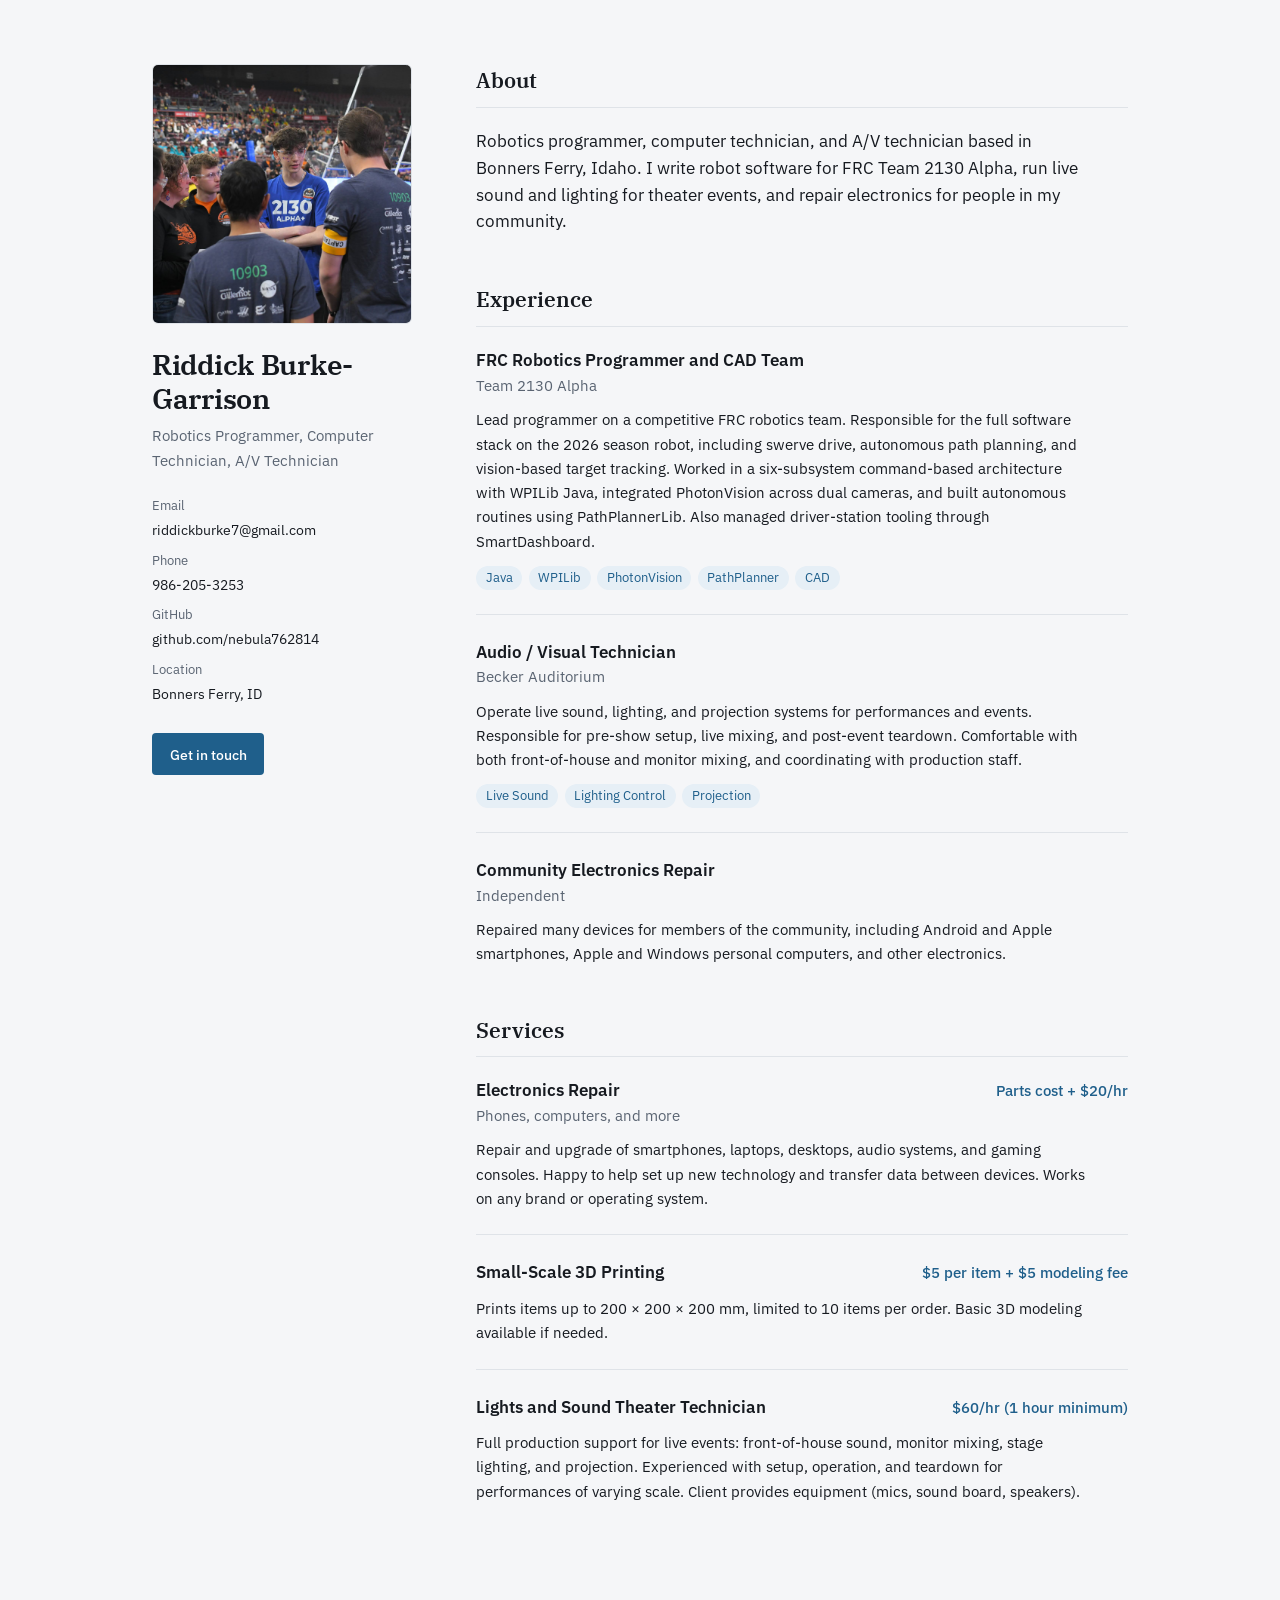
==== index.html @ 725a70d9 "Add files via upload" ====
<!DOCTYPE html>
<html lang="en">
<head>
<meta charset="UTF-8"/>
<meta name="viewport" content="width=device-width,initial-scale=1.0"/>
<title>Riddick Burke-Garrison · Robotics Programmer &amp; Technician</title>
<meta name="description" content="Robotics programmer, computer technician, and A/V technician in Bonners Ferry, Idaho."/>
<link rel="preconnect" href="https://fonts.googleapis.com">
<link rel="preconnect" href="https://fonts.gstatic.com" crossorigin>
<link href="https://fonts.googleapis.com/css2?family=IBM+Plex+Sans:wght@400;500;600&family=IBM+Plex+Serif:wght@500;600&display=swap" rel="stylesheet">
<style>
:root {
  --bg: #f5f6f8;
  --surface: #ffffff;
  --ink: #161a20;
  --muted: #5a6472;
  --line: #dfe3e8;
  --accent: #1f5f8b;
  --accent-soft: #e6eff6;
  --sans: 'IBM Plex Sans', system-ui, -apple-system, 'Segoe UI', sans-serif;
  --serif: 'IBM Plex Serif', Georgia, serif;
}
@media (prefers-color-scheme: dark) {
  :root {
    --bg: #0f1216;
    --surface: #161b21;
    --ink: #e7eaee;
    --muted: #9aa4b1;
    --line: #262d36;
    --accent: #6fb0e0;
    --accent-soft: #1a2733;
  }
}

*,*::before,*::after { box-sizing: border-box; margin: 0; padding: 0; }
html { scroll-behavior: smooth; }
body {
  background: var(--bg);
  color: var(--ink);
  font-family: var(--sans);
  font-size: 16px;
  line-height: 1.6;
  -webkit-font-smoothing: antialiased;
}
a { color: var(--accent); text-decoration: none; }
a:hover { text-decoration: underline; text-underline-offset: 3px; }
:focus-visible { outline: 2px solid var(--accent); outline-offset: 3px; border-radius: 2px; }

/* ── LAYOUT ── */
.page {
  max-width: 1040px;
  margin: 0 auto;
  padding: 4rem 2rem 5rem;
  display: grid;
  grid-template-columns: 260px minmax(0, 1fr);
  gap: 4rem;
}
.rail { position: sticky; top: 3rem; align-self: start; }
.main { min-width: 0; }

/* ── RAIL ── */
.photo-wrap {
  width: 100%;
  aspect-ratio: 1;
  border-radius: 6px;
  overflow: hidden;
  background: var(--accent-soft);
  border: 1px solid var(--line);
  margin-bottom: 1.5rem;
}
.photo-wrap img { width: 100%; height: 100%; object-fit: cover; display: block; }
.photo-initials {
  width: 100%; height: 100%;
  display: flex; align-items: center; justify-content: center;
  font-family: var(--serif);
  font-size: 3.5rem;
  color: var(--accent);
}
.name {
  font-family: var(--serif);
  font-size: 1.75rem;
  line-height: 1.2;
  font-weight: 600;
  letter-spacing: -0.01em;
}
.role { color: var(--muted); margin: .5rem 0 1.5rem; font-size: .95rem; }
.contact { list-style: none; display: grid; gap: .6rem; font-size: .9rem; }
.contact li { display: grid; gap: .1rem; }
.contact .label { color: var(--muted); font-size: .8rem; }
.contact a, .contact span.val { color: var(--ink); word-break: break-word; }
.contact a:hover { color: var(--accent); }
.cta {
  display: inline-block;
  margin-top: 1.75rem;
  padding: .6rem 1.1rem;
  border-radius: 4px;
  background: var(--accent);
  color: #fff;
  font-weight: 500;
  font-size: .9rem;
}
.cta:hover { text-decoration: none; filter: brightness(1.1); }
@media (prefers-color-scheme: dark) { .cta { color: #0f1216; } }

/* ── SECTIONS ── */
.section { margin-bottom: 3rem; }
.section h2 {
  font-family: var(--serif);
  font-size: 1.3rem;
  font-weight: 600;
  padding-bottom: .6rem;
  margin-bottom: 1.25rem;
  border-bottom: 1px solid var(--line);
}
.summary { font-size: 1.05rem; max-width: 62ch; }

/* ── ENTRIES (experience, certifications, services) ── */
.entry { padding: 0 0 1.5rem; margin-bottom: 1.5rem; border-bottom: 1px solid var(--line); }
.entry:last-child { border-bottom: 0; margin-bottom: 0; padding-bottom: 0; }
.entry-head { display: flex; justify-content: space-between; align-items: baseline; gap: 1rem; flex-wrap: wrap; }
.entry-title { font-weight: 600; font-size: 1.05rem; }
.entry-meta { color: var(--muted); font-size: .9rem; white-space: nowrap; }
.entry-sub { color: var(--muted); font-size: .92rem; }
.entry-desc { margin-top: .6rem; max-width: 68ch; font-size: .95rem; }
.tags { display: flex; flex-wrap: wrap; gap: .4rem; margin-top: .8rem; list-style: none; }
.tags li {
  font-size: .8rem;
  padding: .1rem .6rem;
  border-radius: 999px;
  background: var(--accent-soft);
  color: var(--accent);
}
.price { font-weight: 500; color: var(--accent); font-size: .92rem; }

/* ── BADGES ── */
.badge-grid {
  display: grid;
  grid-template-columns: repeat(auto-fill, minmax(150px, 1fr));
  gap: 1rem;
  list-style: none;
}
.badge {
  display: flex; flex-direction: column; align-items: center; text-align: center;
  gap: .6rem;
  height: 100%;
  padding: 1.1rem .8rem;
  background: var(--surface);
  border: 1px solid var(--line);
  border-radius: 6px;
  color: var(--ink);
}
a.badge:hover { border-color: var(--accent); text-decoration: none; }
.badge-img {
  width: 84px; height: 84px;
  display: flex; align-items: center; justify-content: center;
}
.badge-img img { max-width: 100%; max-height: 100%; object-fit: contain; }
.badge-fallback {
  width: 84px; height: 84px; border-radius: 50%;
  display: flex; align-items: center; justify-content: center;
  background: var(--accent-soft); color: var(--accent);
  font-family: var(--serif); font-weight: 600; font-size: 1.4rem;
}
.badge-name { font-size: .88rem; font-weight: 500; line-height: 1.3; }
.badge-issuer { font-size: .78rem; color: var(--muted); }

/* ── STATUS ── */
#status { padding: 4rem 2rem; text-align: center; color: var(--muted); }

/* ── RESPONSIVE ── */
@media (max-width: 800px) {
  .page { grid-template-columns: 1fr; gap: 2.5rem; padding: 2.5rem 1.25rem 4rem; }
  .rail { position: static; }
  .photo-wrap { max-width: 220px; }
}

/* ── PRINT ── */
@media print {
  :root { --bg: #fff; --surface: #fff; --ink: #000; --muted: #444; --line: #ccc; --accent: #1f5f8b; --accent-soft: #eee; }
  .cta { display: none; }
  .rail { position: static; }
  .page { padding: 0; }
}
</style>
</head>
<body>

<div id="status" role="status">Loading…</div>

<div class="page" id="page" hidden>

  <!-- ══ LEFT RAIL ══ -->
  <aside class="rail">
    <div class="photo-wrap">
      <img id="profile-img" src="photo.jpg" alt="Portrait of Riddick Burke-Garrison" hidden>
      <div class="photo-initials" id="photo-initials" aria-hidden="true">RB</div>
    </div>
    <h1 class="name">Riddick Burke-Garrison</h1>
    <p class="role">Robotics Programmer, Computer Technician, A/V Technician</p>
    <ul class="contact">
      <li><span class="label">Email</span><a href="mailto:riddickburke7@gmail.com">riddickburke7@gmail.com</a></li>
      <li><span class="label">Phone</span><a href="tel:+19862053253">986-205-3253</a></li>
      <li><span class="label">GitHub</span><a href="https://github.com/nebula762814" target="_blank" rel="noopener">github.com/nebula762814</a></li>
      <li><span class="label">Location</span><span class="val">Bonners Ferry, ID</span></li>
    </ul>
    <a class="cta" href="mailto:riddickburke7@gmail.com">Get in touch</a>
  </aside>

  <!-- ══ MAIN ══ -->
  <main class="main">

    <section class="section" id="about-section" hidden>
      <h2>About</h2>
      <p class="summary" id="summary"></p>
    </section>

    <section class="section" id="experience-section" hidden>
      <h2>Experience</h2>
      <div id="experience-list"></div>
    </section>

    <section class="section" id="certifications-section" hidden>
      <h2>Certifications</h2>
      <div id="certifications-list"></div>
    </section>

    <section class="section" id="badges-section" hidden>
      <h2>Badges</h2>
      <ul class="badge-grid" id="badges-list"></ul>
    </section>

    <section class="section" id="services-section" hidden>
      <h2>Services</h2>
      <div id="services-list"></div>
    </section>

  </main>
</div>

<script>
const $ = id => document.getElementById(id);

function esc(s) {
  return String(s == null ? '' : s)
    .replace(/&/g, '&amp;').replace(/</g, '&lt;')
    .replace(/>/g, '&gt;').replace(/"/g, '&quot;');
}

// Only allow http(s) and relative links from data.json
function safeUrl(u) {
  if (!u) return '';
  const s = String(u).trim();
  if (/^(https?:)?\/\//i.test(s)) return /^(https?:)/i.test(s) || s.startsWith('//') ? s : '';
  if (/^[a-z][a-z0-9+.-]*:/i.test(s)) return '';
  return s;
}

function initials(name) {
  return String(name || '?').split(/\s+/).filter(Boolean).slice(0, 2)
    .map(w => w[0].toUpperCase()).join('');
}

function show(sectionId) { $(sectionId).hidden = false; }

/* ── Renderers ── */
function renderTags(tags) {
  if (!tags || !tags.length) return '';
  return `<ul class="tags">${tags.map(t => `<li>${esc(t)}</li>`).join('')}</ul>`;
}

function renderExperience(items) {
  if (!items.length) return;
  $('experience-list').innerHTML = items.map(i => `
    <article class="entry">
      <div class="entry-head">
        <h3 class="entry-title">${esc(i.role)}</h3>
        ${i.period ? `<span class="entry-meta">${esc(i.period)}</span>` : ''}
      </div>
      ${i.org ? `<div class="entry-sub">${esc(i.org)}</div>` : ''}
      ${i.desc ? `<p class="entry-desc">${esc(i.desc)}</p>` : ''}
      ${renderTags(i.tags)}
    </article>`).join('');
  show('experience-section');
}

function renderCertifications(items) {
  if (!items.length) return;
  $('certifications-list').innerHTML = items.map(c => {
    const url = safeUrl(c.url);
    const title = url
      ? `<a href="${esc(url)}" target="_blank" rel="noopener">${esc(c.name)}</a>`
      : esc(c.name);
    const meta = [c.date, c.credentialId ? `ID ${c.credentialId}` : ''].filter(Boolean).map(esc).join(' · ');
    return `
    <article class="entry">
      <div class="entry-head">
        <h3 class="entry-title">${title}</h3>
        ${c.date ? `<span class="entry-meta">${esc(c.date)}</span>` : ''}
      </div>
      ${c.issuer ? `<div class="entry-sub">${esc(c.issuer)}</div>` : ''}
      ${c.credentialId ? `<div class="entry-sub">Credential ID: ${esc(c.credentialId)}</div>` : ''}
      ${c.desc ? `<p class="entry-desc">${esc(c.desc)}</p>` : ''}
    </article>`;
  }).join('');
  show('certifications-section');
}

function renderBadges(items) {
  if (!items.length) return;
  $('badges-list').innerHTML = items.map(b => {
    const url = safeUrl(b.url);
    const img = safeUrl(b.image);
    const inner = `
      <div class="badge-img">
        ${img ? `<img src="${esc(img)}" alt="${esc(b.name)} badge" loading="lazy">` : ''}
        <div class="badge-fallback" ${img ? 'hidden' : ''} aria-hidden="true">${esc(initials(b.name))}</div>
      </div>
      <div class="badge-name">${esc(b.name)}</div>
      ${b.issuer ? `<div class="badge-issuer">${esc(b.issuer)}</div>` : ''}`;
    return url
      ? `<li><a class="badge" href="${esc(url)}" target="_blank" rel="noopener">${inner}</a></li>`
      : `<li><div class="badge">${inner}</div></li>`;
  }).join('');

  // If a badge image fails to load, show the initials tile instead
  document.querySelectorAll('#badges-list img').forEach(img => {
    img.addEventListener('error', () => {
      img.hidden = true;
      const fb = img.parentElement.querySelector('.badge-fallback');
      if (fb) fb.hidden = false;
    });
  });
  show('badges-section');
}

function renderServices(items) {
  if (!items.length) return;
  $('services-list').innerHTML = items.map(s => `
    <article class="entry">
      <div class="entry-head">
        <h3 class="entry-title">${esc(s.role)}</h3>
        ${s.price ? `<span class="price">${esc(s.price)}</span>` : ''}
      </div>
      ${s.org ? `<div class="entry-sub">${esc(s.org)}</div>` : ''}
      ${s.desc ? `<p class="entry-desc">${esc(s.desc)}</p>` : ''}
    </article>`).join('');
  show('services-section');
}

/* ── Load ── */
async function loadData() {
  try {
    const res = await fetch('data.json?t=' + Date.now());
    if (!res.ok) throw new Error(res.status);
    const data = await res.json();

    if (data.summary) { $('summary').textContent = data.summary; show('about-section'); }
    renderExperience(data.experience || []);
    renderCertifications(data.certifications || []);
    renderBadges(data.badges || []);
    renderServices(data.services || []);

    $('status').hidden = true;
    $('page').hidden = false;
  } catch (e) {
    $('status').textContent = 'Could not load data.json. If you opened this file directly, run a local server (for example: python3 -m http.server).';
  }
}

window.addEventListener('DOMContentLoaded', () => {
  const img = $('profile-img');
  img.addEventListener('load', () => { img.hidden = false; $('photo-initials').hidden = true; });
  img.addEventListener('error', () => { img.hidden = true; });
  loadData();
});
</script>
</body>
</html>
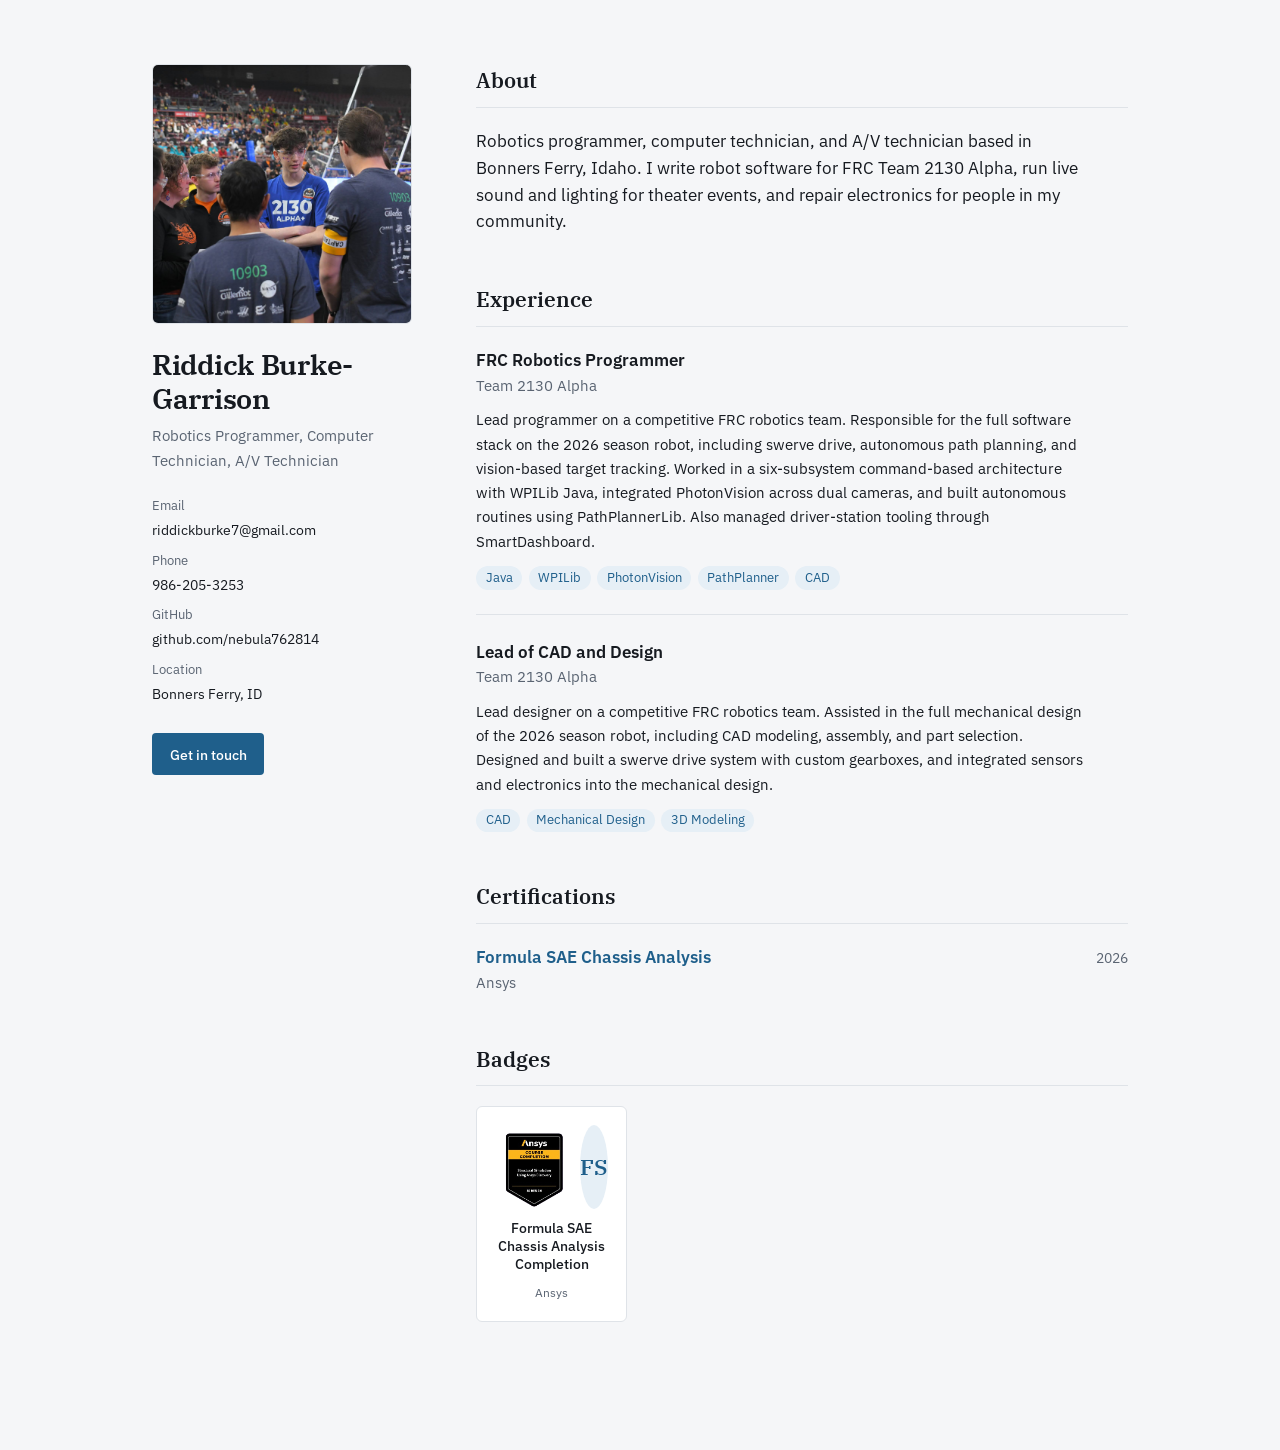
==== commit aee56a45: "Add files via upload" ====
--- a/index.html
+++ b/index.html
@@ -114,7 +114,7 @@
 }
 .summary { font-size: 1.05rem; max-width: 62ch; }
 
-/* ── ENTRIES (experience, certifications, services) ── */
+/* ── ENTRIES (experience, certifications) ── */
 .entry { padding: 0 0 1.5rem; margin-bottom: 1.5rem; border-bottom: 1px solid var(--line); }
 .entry:last-child { border-bottom: 0; margin-bottom: 0; padding-bottom: 0; }
 .entry-head { display: flex; justify-content: space-between; align-items: baseline; gap: 1rem; flex-wrap: wrap; }
@@ -130,7 +130,6 @@
   background: var(--accent-soft);
   color: var(--accent);
 }
-.price { font-weight: 500; color: var(--accent); font-size: .92rem; }
 
 /* ── BADGES ── */
 .badge-grid {
@@ -227,11 +226,6 @@
     <section class="section" id="badges-section" hidden>
       <h2>Badges</h2>
       <ul class="badge-grid" id="badges-list"></ul>
-    </section>
-
-    <section class="section" id="services-section" hidden>
-      <h2>Services</h2>
-      <div id="services-list"></div>
     </section>
 
   </main>
@@ -333,20 +327,6 @@
   show('badges-section');
 }
 
-function renderServices(items) {
-  if (!items.length) return;
-  $('services-list').innerHTML = items.map(s => `
-    <article class="entry">
-      <div class="entry-head">
-        <h3 class="entry-title">${esc(s.role)}</h3>
-        ${s.price ? `<span class="price">${esc(s.price)}</span>` : ''}
-      </div>
-      ${s.org ? `<div class="entry-sub">${esc(s.org)}</div>` : ''}
-      ${s.desc ? `<p class="entry-desc">${esc(s.desc)}</p>` : ''}
-    </article>`).join('');
-  show('services-section');
-}
-
 /* ── Load ── */
 async function loadData() {
   try {
@@ -358,7 +338,6 @@
     renderExperience(data.experience || []);
     renderCertifications(data.certifications || []);
     renderBadges(data.badges || []);
-    renderServices(data.services || []);
 
     $('status').hidden = true;
     $('page').hidden = false;
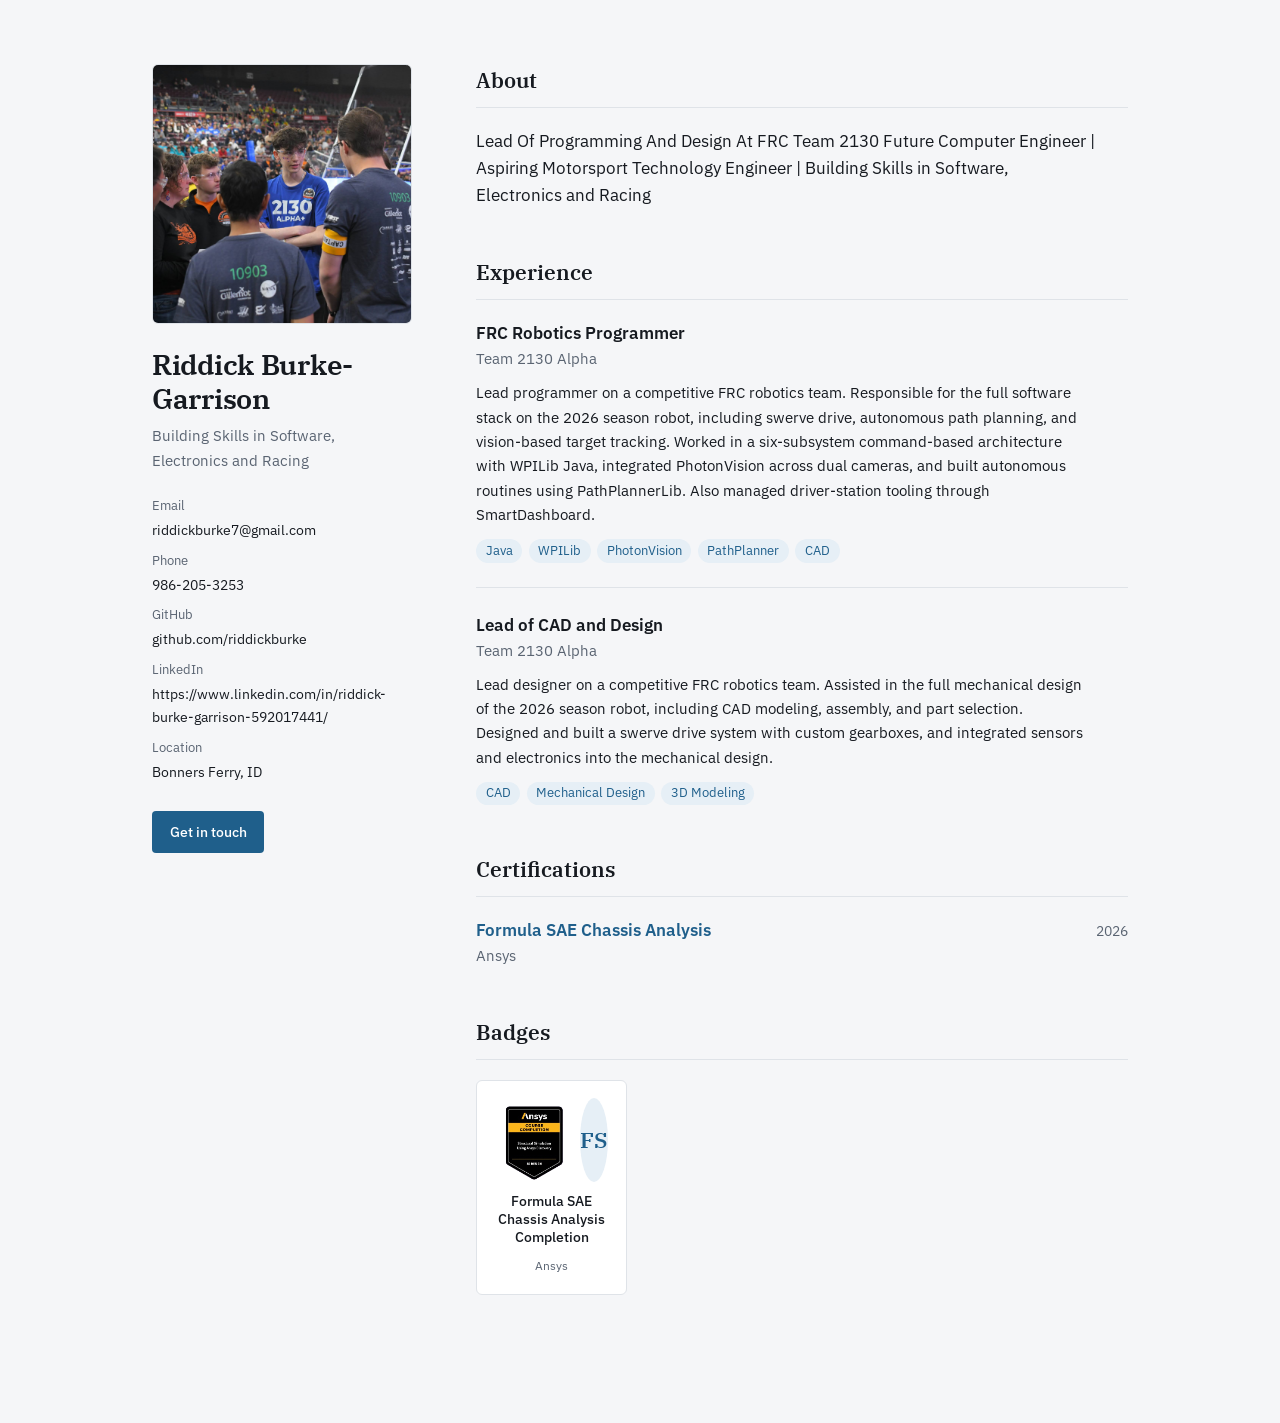
==== commit 7f619d11: "Modify role description and update GitHub profile link Updated the role description and changed GitH" ====
--- a/index.html
+++ b/index.html
@@ -4,7 +4,7 @@
 <meta charset="UTF-8"/>
 <meta name="viewport" content="width=device-width,initial-scale=1.0"/>
 <title>Riddick Burke-Garrison · Robotics Programmer &amp; Technician</title>
-<meta name="description" content="Robotics programmer, computer technician, and A/V technician in Bonners Ferry, Idaho."/>
+<meta name="description" content="Lead Of Programming And Design At FRC Team 2130 Future Computer Engineer | Aspiring Motorsport Technology Engineer | Building Skills in Software, Electronics and Racing"/>
 <link rel="preconnect" href="https://fonts.googleapis.com">
 <link rel="preconnect" href="https://fonts.gstatic.com" crossorigin>
 <link href="https://fonts.googleapis.com/css2?family=IBM+Plex+Sans:wght@400;500;600&family=IBM+Plex+Serif:wght@500;600&display=swap" rel="stylesheet">
@@ -195,11 +195,12 @@
       <div class="photo-initials" id="photo-initials" aria-hidden="true">RB</div>
     </div>
     <h1 class="name">Riddick Burke-Garrison</h1>
-    <p class="role">Robotics Programmer, Computer Technician, A/V Technician</p>
+    <p class="role">Building Skills in Software, Electronics and Racing</p>
     <ul class="contact">
       <li><span class="label">Email</span><a href="mailto:riddickburke7@gmail.com">riddickburke7@gmail.com</a></li>
       <li><span class="label">Phone</span><a href="tel:+19862053253">986-205-3253</a></li>
-      <li><span class="label">GitHub</span><a href="https://github.com/nebula762814" target="_blank" rel="noopener">github.com/nebula762814</a></li>
+      <li><span class="label">GitHub</span><a href="https://github.com/riddickburke" target="_blank" rel="noopener">github.com/riddickburke</a></li>
+      <li><span class="label">LinkedIn</span><a href="https://www.linkedin.com/in/riddick-burke-garrison-592017441/" target="_blank" rel="noopener">https://www.linkedin.com/in/riddick-burke-garrison-592017441/</a></li>
       <li><span class="label">Location</span><span class="val">Bonners Ferry, ID</span></li>
     </ul>
     <a class="cta" href="mailto:riddickburke7@gmail.com">Get in touch</a>
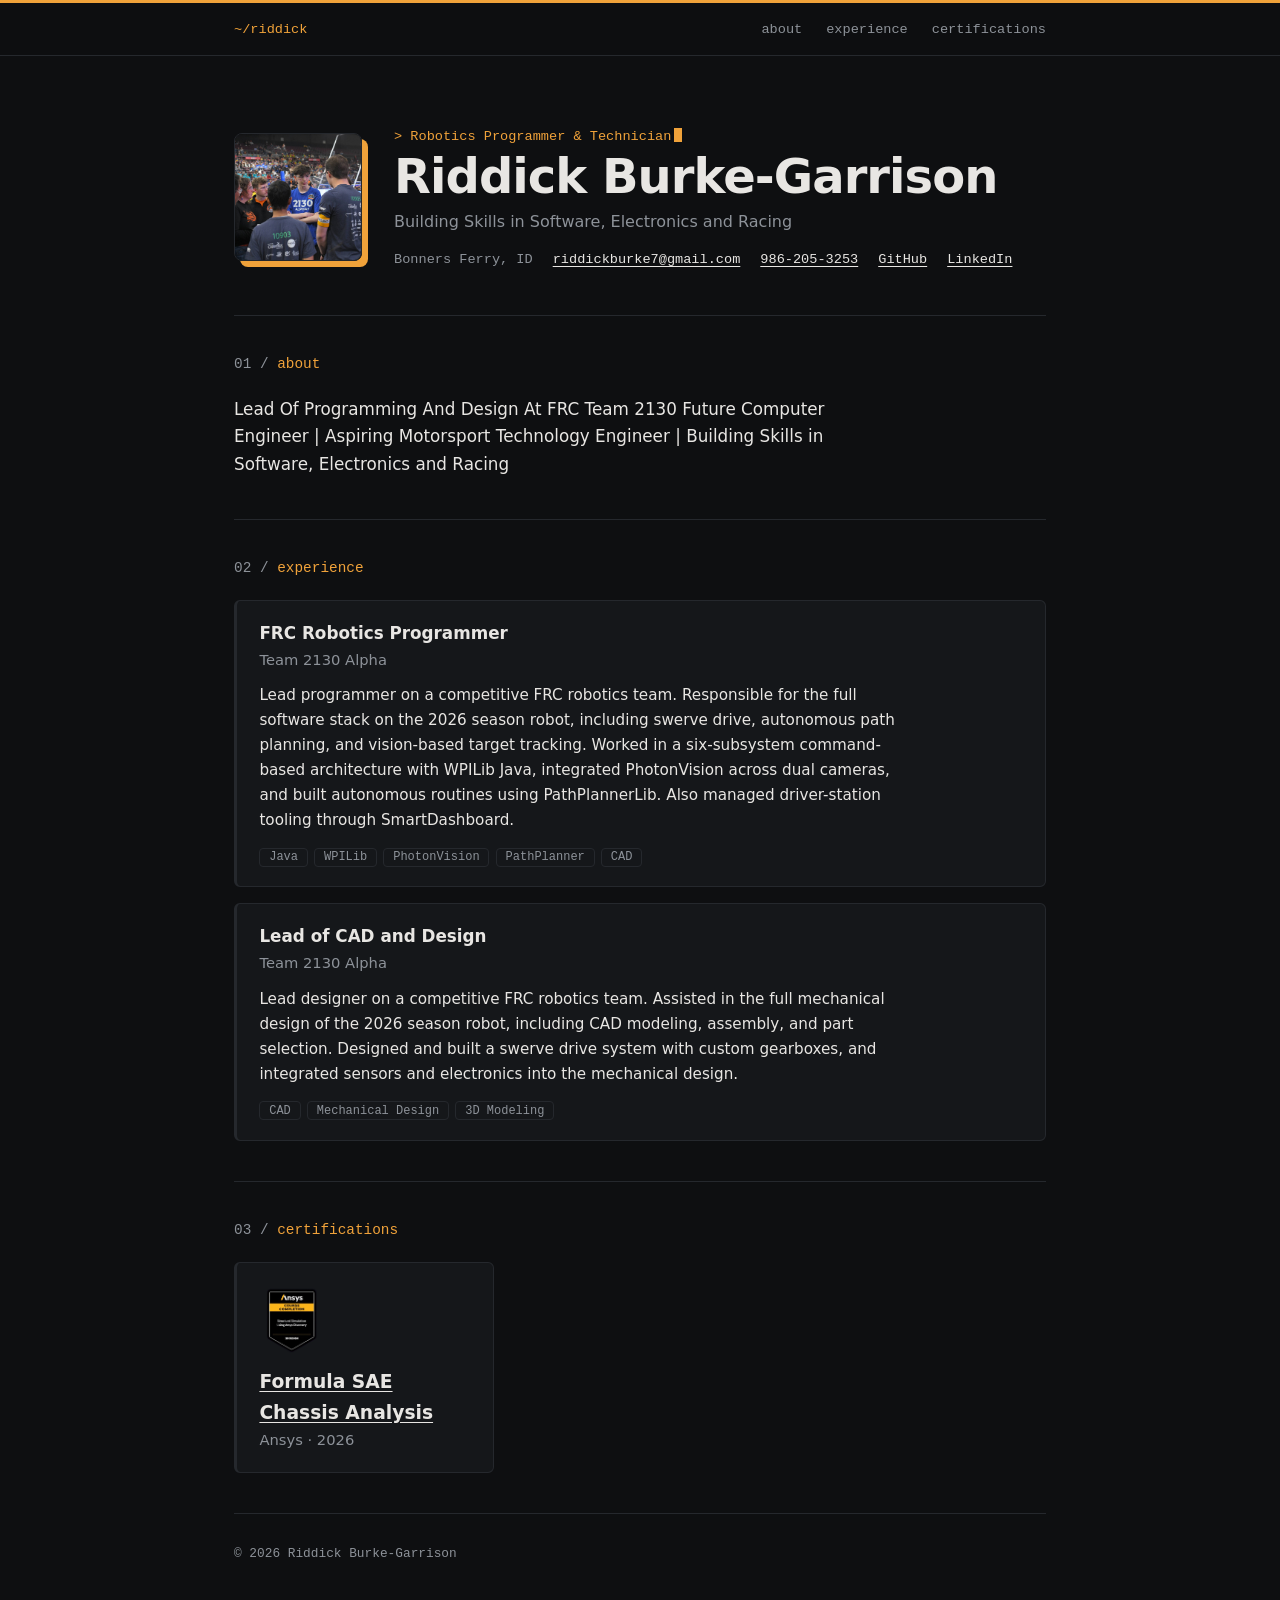
==== commit 8c3bfb95: "Add files via upload" ====
--- a/index.html
+++ b/index.html
@@ -1,358 +1,112 @@
 <!DOCTYPE html>
 <html lang="en">
 <head>
-<meta charset="UTF-8"/>
-<meta name="viewport" content="width=device-width,initial-scale=1.0"/>
-<title>Riddick Burke-Garrison · Robotics Programmer &amp; Technician</title>
-<meta name="description" content="Lead Of Programming And Design At FRC Team 2130 Future Computer Engineer | Aspiring Motorsport Technology Engineer | Building Skills in Software, Electronics and Racing"/>
-<link rel="preconnect" href="https://fonts.googleapis.com">
-<link rel="preconnect" href="https://fonts.gstatic.com" crossorigin>
-<link href="https://fonts.googleapis.com/css2?family=IBM+Plex+Sans:wght@400;500;600&family=IBM+Plex+Serif:wght@500;600&display=swap" rel="stylesheet">
+<meta charset="UTF-8">
+<meta name="viewport" content="width=device-width,initial-scale=1">
+<meta name="color-scheme" content="dark">
+<title>Riddick Burke-Garrison</title>
 <style>
-:root {
-  --bg: #f5f6f8;
-  --surface: #ffffff;
-  --ink: #161a20;
-  --muted: #5a6472;
-  --line: #dfe3e8;
-  --accent: #1f5f8b;
-  --accent-soft: #e6eff6;
-  --sans: 'IBM Plex Sans', system-ui, -apple-system, 'Segoe UI', sans-serif;
-  --serif: 'IBM Plex Serif', Georgia, serif;
-}
-@media (prefers-color-scheme: dark) {
-  :root {
-    --bg: #0f1216;
-    --surface: #161b21;
-    --ink: #e7eaee;
-    --muted: #9aa4b1;
-    --line: #262d36;
-    --accent: #6fb0e0;
-    --accent-soft: #1a2733;
-  }
-}
-
-*,*::before,*::after { box-sizing: border-box; margin: 0; padding: 0; }
-html { scroll-behavior: smooth; }
-body {
-  background: var(--bg);
-  color: var(--ink);
-  font-family: var(--sans);
-  font-size: 16px;
-  line-height: 1.6;
-  -webkit-font-smoothing: antialiased;
-}
-a { color: var(--accent); text-decoration: none; }
-a:hover { text-decoration: underline; text-underline-offset: 3px; }
-:focus-visible { outline: 2px solid var(--accent); outline-offset: 3px; border-radius: 2px; }
-
-/* ── LAYOUT ── */
-.page {
-  max-width: 1040px;
-  margin: 0 auto;
-  padding: 4rem 2rem 5rem;
-  display: grid;
-  grid-template-columns: 260px minmax(0, 1fr);
-  gap: 4rem;
-}
-.rail { position: sticky; top: 3rem; align-self: start; }
-.main { min-width: 0; }
-
-/* ── RAIL ── */
-.photo-wrap {
-  width: 100%;
-  aspect-ratio: 1;
-  border-radius: 6px;
-  overflow: hidden;
-  background: var(--accent-soft);
-  border: 1px solid var(--line);
-  margin-bottom: 1.5rem;
-}
-.photo-wrap img { width: 100%; height: 100%; object-fit: cover; display: block; }
-.photo-initials {
-  width: 100%; height: 100%;
-  display: flex; align-items: center; justify-content: center;
-  font-family: var(--serif);
-  font-size: 3.5rem;
-  color: var(--accent);
-}
-.name {
-  font-family: var(--serif);
-  font-size: 1.75rem;
-  line-height: 1.2;
-  font-weight: 600;
-  letter-spacing: -0.01em;
-}
-.role { color: var(--muted); margin: .5rem 0 1.5rem; font-size: .95rem; }
-.contact { list-style: none; display: grid; gap: .6rem; font-size: .9rem; }
-.contact li { display: grid; gap: .1rem; }
-.contact .label { color: var(--muted); font-size: .8rem; }
-.contact a, .contact span.val { color: var(--ink); word-break: break-word; }
-.contact a:hover { color: var(--accent); }
-.cta {
-  display: inline-block;
-  margin-top: 1.75rem;
-  padding: .6rem 1.1rem;
-  border-radius: 4px;
-  background: var(--accent);
-  color: #fff;
-  font-weight: 500;
-  font-size: .9rem;
-}
-.cta:hover { text-decoration: none; filter: brightness(1.1); }
-@media (prefers-color-scheme: dark) { .cta { color: #0f1216; } }
-
-/* ── SECTIONS ── */
-.section { margin-bottom: 3rem; }
-.section h2 {
-  font-family: var(--serif);
-  font-size: 1.3rem;
-  font-weight: 600;
-  padding-bottom: .6rem;
-  margin-bottom: 1.25rem;
-  border-bottom: 1px solid var(--line);
-}
-.summary { font-size: 1.05rem; max-width: 62ch; }
-
-/* ── ENTRIES (experience, certifications) ── */
-.entry { padding: 0 0 1.5rem; margin-bottom: 1.5rem; border-bottom: 1px solid var(--line); }
-.entry:last-child { border-bottom: 0; margin-bottom: 0; padding-bottom: 0; }
-.entry-head { display: flex; justify-content: space-between; align-items: baseline; gap: 1rem; flex-wrap: wrap; }
-.entry-title { font-weight: 600; font-size: 1.05rem; }
-.entry-meta { color: var(--muted); font-size: .9rem; white-space: nowrap; }
-.entry-sub { color: var(--muted); font-size: .92rem; }
-.entry-desc { margin-top: .6rem; max-width: 68ch; font-size: .95rem; }
-.tags { display: flex; flex-wrap: wrap; gap: .4rem; margin-top: .8rem; list-style: none; }
-.tags li {
-  font-size: .8rem;
-  padding: .1rem .6rem;
-  border-radius: 999px;
-  background: var(--accent-soft);
-  color: var(--accent);
-}
-
-/* ── BADGES ── */
-.badge-grid {
-  display: grid;
-  grid-template-columns: repeat(auto-fill, minmax(150px, 1fr));
-  gap: 1rem;
-  list-style: none;
-}
-.badge {
-  display: flex; flex-direction: column; align-items: center; text-align: center;
-  gap: .6rem;
-  height: 100%;
-  padding: 1.1rem .8rem;
-  background: var(--surface);
-  border: 1px solid var(--line);
-  border-radius: 6px;
-  color: var(--ink);
-}
-a.badge:hover { border-color: var(--accent); text-decoration: none; }
-.badge-img {
-  width: 84px; height: 84px;
-  display: flex; align-items: center; justify-content: center;
-}
-.badge-img img { max-width: 100%; max-height: 100%; object-fit: contain; }
-.badge-fallback {
-  width: 84px; height: 84px; border-radius: 50%;
-  display: flex; align-items: center; justify-content: center;
-  background: var(--accent-soft); color: var(--accent);
-  font-family: var(--serif); font-weight: 600; font-size: 1.4rem;
-}
-.badge-name { font-size: .88rem; font-weight: 500; line-height: 1.3; }
-.badge-issuer { font-size: .78rem; color: var(--muted); }
-
-/* ── STATUS ── */
-#status { padding: 4rem 2rem; text-align: center; color: var(--muted); }
-
-/* ── RESPONSIVE ── */
-@media (max-width: 800px) {
-  .page { grid-template-columns: 1fr; gap: 2.5rem; padding: 2.5rem 1.25rem 4rem; }
-  .rail { position: static; }
-  .photo-wrap { max-width: 220px; }
-}
-
-/* ── PRINT ── */
-@media print {
-  :root { --bg: #fff; --surface: #fff; --ink: #000; --muted: #444; --line: #ccc; --accent: #1f5f8b; --accent-soft: #eee; }
-  .cta { display: none; }
-  .rail { position: static; }
-  .page { padding: 0; }
-}
+:root{color-scheme:dark;--bg:#0e0f11;--panel:#15171a;--line:#25282d;--ink:#e8e6e3;--mute:#8d9299;--acc:#f0a23a;
+--mono:ui-monospace,"JetBrains Mono","SF Mono",Menlo,Consolas,monospace;--sans:system-ui,-apple-system,"Segoe UI",Roboto,sans-serif}
+*{box-sizing:border-box;margin:0;padding:0}
+html{scroll-behavior:smooth;scroll-padding-top:4.5rem}
+body{background:var(--bg);color:var(--ink);font:16px/1.65 var(--sans);border-top:3px solid var(--acc);-webkit-font-smoothing:antialiased;counter-reset:s}
+a{color:inherit;text-underline-offset:3px}
+a:hover{color:var(--acc)}
+:focus-visible{outline:2px solid var(--acc);outline-offset:3px}
+.wrap{max-width:860px;margin:0 auto;padding:0 1.5rem}
+nav{position:sticky;top:0;z-index:5;background:rgba(14,15,17,.88);backdrop-filter:blur(8px);border-bottom:1px solid var(--line)}
+nav .wrap{display:flex;justify-content:space-between;align-items:center;height:3.25rem;font:.85rem var(--mono)}
+nav .logo{color:var(--acc);text-decoration:none}
+nav ul{display:flex;gap:1.5rem;list-style:none}
+nav ul a{color:var(--mute);text-decoration:none}
+nav ul a:hover{color:var(--ink)}
+header{padding:4.5rem 0 3rem;display:flex;gap:2rem;align-items:center}
+.photo{width:128px;height:128px;flex:none;border-radius:8px;object-fit:cover;border:1px solid var(--line);box-shadow:6px 6px 0 var(--acc)}
+.kicker{font:.85rem var(--mono);color:var(--acc)}
+.kicker::after{content:"";display:inline-block;width:.55em;height:1em;margin-left:.2em;vertical-align:-.15em;background:var(--acc);animation:blink 1.1s steps(1) infinite}
+@keyframes blink{50%{opacity:0}}
+@media (prefers-reduced-motion:reduce){.kicker::after{animation:none}html{scroll-behavior:auto}}
+h1{font-size:clamp(2rem,6vw,3rem);line-height:1.1;letter-spacing:-.02em;margin:.4rem 0}
+.tag{color:var(--mute)}
+.contact{display:flex;flex-wrap:wrap;gap:.4rem 1.25rem;margin-top:1rem;font:.85rem var(--mono);color:var(--mute)}
+.contact a{color:var(--ink)}
+section{padding:2.5rem 0;border-top:1px solid var(--line)}
+section[hidden]{display:none}
+h2{font:500 .9rem var(--mono);color:var(--acc);margin-bottom:1.5rem}
+h2::before{counter-increment:s;content:"0" counter(s) " / ";color:var(--mute)}
+.about p+p{margin-top:1rem}
+.about{max-width:62ch;font-size:1.05rem}
+.card{background:var(--panel);border:1px solid var(--line);border-left:3px solid var(--line);border-radius:6px;padding:1.2rem 1.4rem;transition:border-color .15s}
+.card:hover{border-left-color:var(--acc)}
+.card+.card{margin-top:1rem}
+.head{display:flex;justify-content:space-between;gap:1rem;flex-wrap:wrap;align-items:baseline}
+.head h3{font-size:1.05rem}
+.meta{font:.8rem var(--mono);color:var(--mute)}
+.sub{color:var(--mute);font-size:.92rem}
+.desc{margin-top:.7rem;font-size:.95rem;max-width:68ch}
+.tags{display:flex;flex-wrap:wrap;gap:.4rem;margin-top:.9rem;list-style:none}
+.tags li{font:.75rem var(--mono);padding:.1rem .55rem;border:1px solid var(--line);border-radius:4px;color:var(--mute)}
+.certs{display:grid;grid-template-columns:repeat(auto-fill,minmax(250px,1fr));gap:1rem}
+.certs .card+.card{margin-top:0}
+.certs img{width:72px;height:72px;object-fit:contain;margin-bottom:.8rem;display:block}
+footer{padding:2rem 0 3rem;border-top:1px solid var(--line);font:.8rem var(--mono);color:var(--mute)}
+#status{padding:4rem 1.5rem;text-align:center;color:var(--mute)}
+@media (max-width:600px){header{flex-direction:column;align-items:flex-start;padding-top:3rem}nav ul{gap:1rem}}
 </style>
 </head>
 <body>
+<nav><div class="wrap"><a class="logo" href="#top" id="logo">~/</a>
+<ul><li><a href="#about">about</a></li><li><a href="#experience">experience</a></li><li><a href="#certifications">certifications</a></li></ul></div></nav>
+<div id="status">Loading…</div>
+<main class="wrap" id="top" hidden>
+<header>
+  <img class="photo" id="photo" alt="" hidden>
+  <div><div class="kicker" id="headline"></div><h1 id="name"></h1><p class="tag" id="tagline"></p><div class="contact" id="contact"></div></div>
+</header>
+<section id="about" hidden><h2>about</h2><div class="about" id="about-body"></div></section>
+<section id="experience" hidden><h2>experience</h2><div id="exp-list"></div></section>
+<section id="certifications" hidden><h2>certifications</h2><div class="certs" id="cert-list"></div></section>
+<footer id="foot"></footer>
+</main>
+<script>
+const $=id=>document.getElementById(id);
+const h=(t,a={},...k)=>{const e=document.createElement(t);for(const[x,v]of Object.entries(a))if(v)x==='class'?e.className=v:e.setAttribute(x,v);k.flat().forEach(c=>e.append(c));return e};
+// block javascript:/data: links coming from the JSON
+const safe=u=>{u=(u||'').trim();return/^[a-z][a-z0-9+.-]*:/i.test(u)&&!/^(https?|mailto|tel):/i.test(u)?'':u};
+const link=(href,text)=>h('a',{href:safe(href),target:/^https?:/i.test(href)?'_blank':'',rel:'noopener'},text);
 
-<div id="status" role="status">Loading…</div>
+fetch('data.json?t='+Date.now()).then(r=>{if(!r.ok)throw 0;return r.json()}).then(D=>{
+  const p=D.profile||{};
+  document.title=[p.name,p.headline].filter(Boolean).join(' · ')||'Portfolio';
+  $('headline').textContent='> '+(p.headline||'');
+  $('name').textContent=p.name||'';
+  $('tagline').textContent=p.tagline||'';
+  $('logo').textContent='~/'+(p.name||'').split(' ')[0].toLowerCase();
+  if(p.photo){const i=$('photo');i.onload=()=>i.hidden=false;i.src=safe(p.photo);i.alt='Portrait of '+(p.name||'me')}
+  const c=$('contact');
+  if(p.location)c.append(h('span',{},p.location));
+  if(p.email)c.append(link('mailto:'+p.email,p.email));
+  if(p.phone)c.append(link('tel:'+p.phone.replace(/[^\d+]/g,''),p.phone));
+  (p.links||[]).forEach(l=>l.url&&c.append(link(l.url,l.label||l.url)));
 
-<div class="page" id="page" hidden>
-
-  <!-- ══ LEFT RAIL ══ -->
-  <aside class="rail">
-    <div class="photo-wrap">
-      <img id="profile-img" src="photo.jpg" alt="Portrait of Riddick Burke-Garrison" hidden>
-      <div class="photo-initials" id="photo-initials" aria-hidden="true">RB</div>
-    </div>
-    <h1 class="name">Riddick Burke-Garrison</h1>
-    <p class="role">Building Skills in Software, Electronics and Racing</p>
-    <ul class="contact">
-      <li><span class="label">Email</span><a href="mailto:riddickburke7@gmail.com">riddickburke7@gmail.com</a></li>
-      <li><span class="label">Phone</span><a href="tel:+19862053253">986-205-3253</a></li>
-      <li><span class="label">GitHub</span><a href="https://github.com/riddickburke" target="_blank" rel="noopener">github.com/riddickburke</a></li>
-      <li><span class="label">LinkedIn</span><a href="https://www.linkedin.com/in/riddick-burke-garrison-592017441/" target="_blank" rel="noopener">https://www.linkedin.com/in/riddick-burke-garrison-592017441/</a></li>
-      <li><span class="label">Location</span><span class="val">Bonners Ferry, ID</span></li>
-    </ul>
-    <a class="cta" href="mailto:riddickburke7@gmail.com">Get in touch</a>
-  </aside>
-
-  <!-- ══ MAIN ══ -->
-  <main class="main">
-
-    <section class="section" id="about-section" hidden>
-      <h2>About</h2>
-      <p class="summary" id="summary"></p>
-    </section>
-
-    <section class="section" id="experience-section" hidden>
-      <h2>Experience</h2>
-      <div id="experience-list"></div>
-    </section>
-
-    <section class="section" id="certifications-section" hidden>
-      <h2>Certifications</h2>
-      <div id="certifications-list"></div>
-    </section>
-
-    <section class="section" id="badges-section" hidden>
-      <h2>Badges</h2>
-      <ul class="badge-grid" id="badges-list"></ul>
-    </section>
-
-  </main>
-</div>
-
-<script>
-const $ = id => document.getElementById(id);
-
-function esc(s) {
-  return String(s == null ? '' : s)
-    .replace(/&/g, '&amp;').replace(/</g, '&lt;')
-    .replace(/>/g, '&gt;').replace(/"/g, '&quot;');
-}
-
-// Only allow http(s) and relative links from data.json
-function safeUrl(u) {
-  if (!u) return '';
-  const s = String(u).trim();
-  if (/^(https?:)?\/\//i.test(s)) return /^(https?:)/i.test(s) || s.startsWith('//') ? s : '';
-  if (/^[a-z][a-z0-9+.-]*:/i.test(s)) return '';
-  return s;
-}
-
-function initials(name) {
-  return String(name || '?').split(/\s+/).filter(Boolean).slice(0, 2)
-    .map(w => w[0].toUpperCase()).join('');
-}
-
-function show(sectionId) { $(sectionId).hidden = false; }
-
-/* ── Renderers ── */
-function renderTags(tags) {
-  if (!tags || !tags.length) return '';
-  return `<ul class="tags">${tags.map(t => `<li>${esc(t)}</li>`).join('')}</ul>`;
-}
-
-function renderExperience(items) {
-  if (!items.length) return;
-  $('experience-list').innerHTML = items.map(i => `
-    <article class="entry">
-      <div class="entry-head">
-        <h3 class="entry-title">${esc(i.role)}</h3>
-        ${i.period ? `<span class="entry-meta">${esc(i.period)}</span>` : ''}
-      </div>
-      ${i.org ? `<div class="entry-sub">${esc(i.org)}</div>` : ''}
-      ${i.desc ? `<p class="entry-desc">${esc(i.desc)}</p>` : ''}
-      ${renderTags(i.tags)}
-    </article>`).join('');
-  show('experience-section');
-}
-
-function renderCertifications(items) {
-  if (!items.length) return;
-  $('certifications-list').innerHTML = items.map(c => {
-    const url = safeUrl(c.url);
-    const title = url
-      ? `<a href="${esc(url)}" target="_blank" rel="noopener">${esc(c.name)}</a>`
-      : esc(c.name);
-    const meta = [c.date, c.credentialId ? `ID ${c.credentialId}` : ''].filter(Boolean).map(esc).join(' · ');
-    return `
-    <article class="entry">
-      <div class="entry-head">
-        <h3 class="entry-title">${title}</h3>
-        ${c.date ? `<span class="entry-meta">${esc(c.date)}</span>` : ''}
-      </div>
-      ${c.issuer ? `<div class="entry-sub">${esc(c.issuer)}</div>` : ''}
-      ${c.credentialId ? `<div class="entry-sub">Credential ID: ${esc(c.credentialId)}</div>` : ''}
-      ${c.desc ? `<p class="entry-desc">${esc(c.desc)}</p>` : ''}
-    </article>`;
-  }).join('');
-  show('certifications-section');
-}
-
-function renderBadges(items) {
-  if (!items.length) return;
-  $('badges-list').innerHTML = items.map(b => {
-    const url = safeUrl(b.url);
-    const img = safeUrl(b.image);
-    const inner = `
-      <div class="badge-img">
-        ${img ? `<img src="${esc(img)}" alt="${esc(b.name)} badge" loading="lazy">` : ''}
-        <div class="badge-fallback" ${img ? 'hidden' : ''} aria-hidden="true">${esc(initials(b.name))}</div>
-      </div>
-      <div class="badge-name">${esc(b.name)}</div>
-      ${b.issuer ? `<div class="badge-issuer">${esc(b.issuer)}</div>` : ''}`;
-    return url
-      ? `<li><a class="badge" href="${esc(url)}" target="_blank" rel="noopener">${inner}</a></li>`
-      : `<li><div class="badge">${inner}</div></li>`;
-  }).join('');
-
-  // If a badge image fails to load, show the initials tile instead
-  document.querySelectorAll('#badges-list img').forEach(img => {
-    img.addEventListener('error', () => {
-      img.hidden = true;
-      const fb = img.parentElement.querySelector('.badge-fallback');
-      if (fb) fb.hidden = false;
-    });
-  });
-  show('badges-section');
-}
-
-/* ── Load ── */
-async function loadData() {
-  try {
-    const res = await fetch('data.json?t=' + Date.now());
-    if (!res.ok) throw new Error(res.status);
-    const data = await res.json();
-
-    if (data.summary) { $('summary').textContent = data.summary; show('about-section'); }
-    renderExperience(data.experience || []);
-    renderCertifications(data.certifications || []);
-    renderBadges(data.badges || []);
-
-    $('status').hidden = true;
-    $('page').hidden = false;
-  } catch (e) {
-    $('status').textContent = 'Could not load data.json. If you opened this file directly, run a local server (for example: python3 -m http.server).';
-  }
-}
-
-window.addEventListener('DOMContentLoaded', () => {
-  const img = $('profile-img');
-  img.addEventListener('load', () => { img.hidden = false; $('photo-initials').hidden = true; });
-  img.addEventListener('error', () => { img.hidden = true; });
-  loadData();
-});
+  const show=id=>$(id).hidden=false;
+  if(D.about){D.about.split(/\n\s*\n/).forEach(t=>$('about-body').append(h('p',{},t)));show('about')}
+  (D.experience||[]).forEach(e=>$('exp-list').append(h('article',{class:'card'},
+    h('div',{class:'head'},h('h3',{},e.role||''),e.period&&h('span',{class:'meta'},e.period)),
+    e.org&&h('div',{class:'sub'},e.org),
+    e.desc&&h('p',{class:'desc'},e.desc),
+    e.tags&&e.tags.length&&h('ul',{class:'tags'},e.tags.map(t=>h('li',{},t))))));
+  if((D.experience||[]).length)show('experience');
+  (D.certifications||[]).forEach(x=>$('cert-list').append(h('article',{class:'card'},
+    x.image&&h('img',{src:safe(x.image),alt:'',loading:'lazy'}),
+    h('h3',{},x.url?link(x.url,x.name):x.name),
+    h('div',{class:'sub'},[x.issuer,x.date].filter(Boolean).join(' · ')),
+    x.credentialId&&h('div',{class:'meta'},'ID '+x.credentialId))));
+  if((D.certifications||[]).length)show('certifications');
+  $('foot').textContent='© '+new Date().getFullYear()+' '+(p.name||'');
+  $('status').hidden=true;document.querySelector('main').hidden=false;
+}).catch(()=>{$('status').textContent='Could not load data.json. If you opened this file directly, run a local server: python3 -m http.server'});
 </script>
 </body>
 </html>
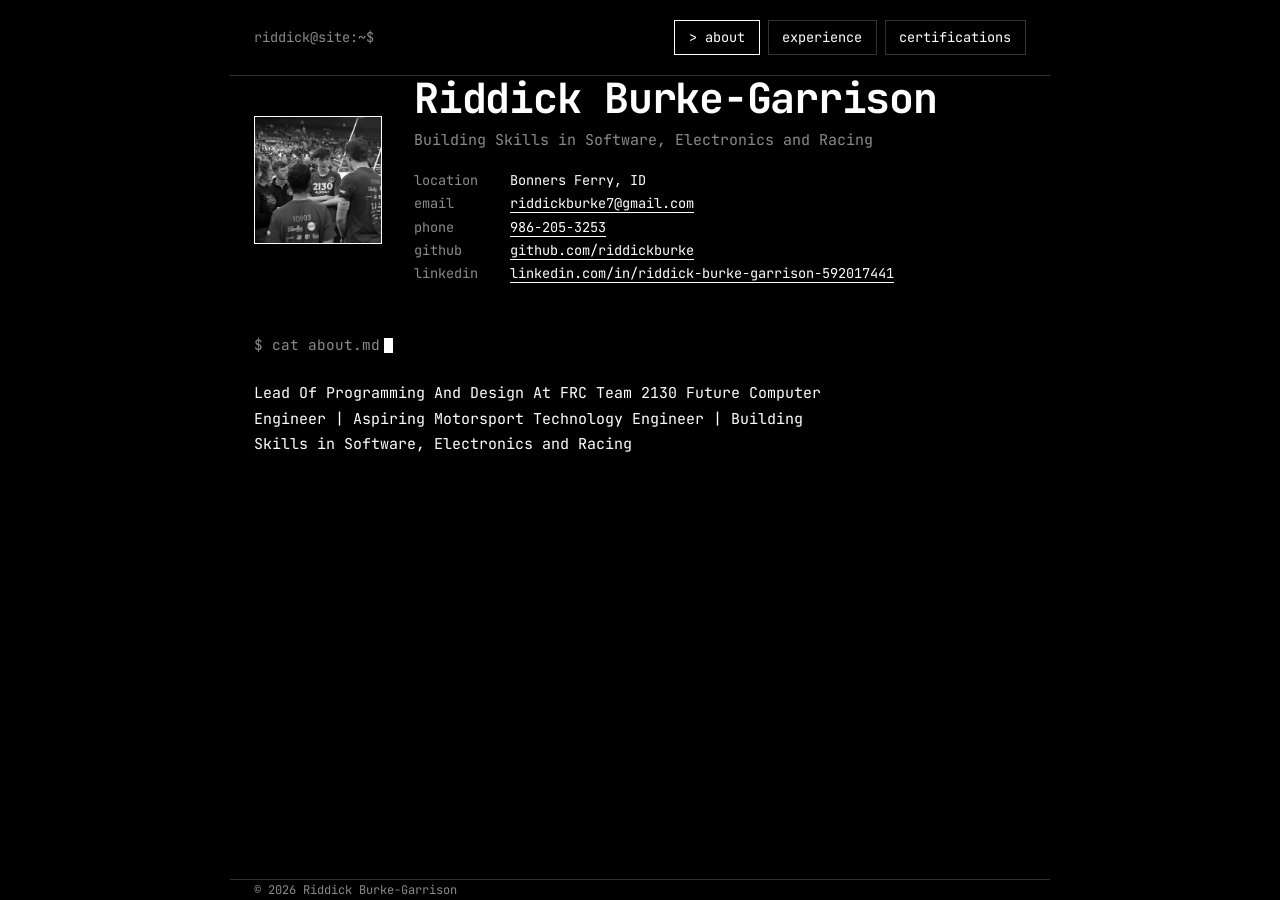
==== commit fe8a80f8: "Add files via upload" ====
--- a/index.html
+++ b/index.html
@@ -5,108 +5,15 @@
 <meta name="viewport" content="width=device-width,initial-scale=1">
 <meta name="color-scheme" content="dark">
 <title>Riddick Burke-Garrison</title>
-<style>
-:root{color-scheme:dark;--bg:#0e0f11;--panel:#15171a;--line:#25282d;--ink:#e8e6e3;--mute:#8d9299;--acc:#f0a23a;
---mono:ui-monospace,"JetBrains Mono","SF Mono",Menlo,Consolas,monospace;--sans:system-ui,-apple-system,"Segoe UI",Roboto,sans-serif}
-*{box-sizing:border-box;margin:0;padding:0}
-html{scroll-behavior:smooth;scroll-padding-top:4.5rem}
-body{background:var(--bg);color:var(--ink);font:16px/1.65 var(--sans);border-top:3px solid var(--acc);-webkit-font-smoothing:antialiased;counter-reset:s}
-a{color:inherit;text-underline-offset:3px}
-a:hover{color:var(--acc)}
-:focus-visible{outline:2px solid var(--acc);outline-offset:3px}
-.wrap{max-width:860px;margin:0 auto;padding:0 1.5rem}
-nav{position:sticky;top:0;z-index:5;background:rgba(14,15,17,.88);backdrop-filter:blur(8px);border-bottom:1px solid var(--line)}
-nav .wrap{display:flex;justify-content:space-between;align-items:center;height:3.25rem;font:.85rem var(--mono)}
-nav .logo{color:var(--acc);text-decoration:none}
-nav ul{display:flex;gap:1.5rem;list-style:none}
-nav ul a{color:var(--mute);text-decoration:none}
-nav ul a:hover{color:var(--ink)}
-header{padding:4.5rem 0 3rem;display:flex;gap:2rem;align-items:center}
-.photo{width:128px;height:128px;flex:none;border-radius:8px;object-fit:cover;border:1px solid var(--line);box-shadow:6px 6px 0 var(--acc)}
-.kicker{font:.85rem var(--mono);color:var(--acc)}
-.kicker::after{content:"";display:inline-block;width:.55em;height:1em;margin-left:.2em;vertical-align:-.15em;background:var(--acc);animation:blink 1.1s steps(1) infinite}
-@keyframes blink{50%{opacity:0}}
-@media (prefers-reduced-motion:reduce){.kicker::after{animation:none}html{scroll-behavior:auto}}
-h1{font-size:clamp(2rem,6vw,3rem);line-height:1.1;letter-spacing:-.02em;margin:.4rem 0}
-.tag{color:var(--mute)}
-.contact{display:flex;flex-wrap:wrap;gap:.4rem 1.25rem;margin-top:1rem;font:.85rem var(--mono);color:var(--mute)}
-.contact a{color:var(--ink)}
-section{padding:2.5rem 0;border-top:1px solid var(--line)}
-section[hidden]{display:none}
-h2{font:500 .9rem var(--mono);color:var(--acc);margin-bottom:1.5rem}
-h2::before{counter-increment:s;content:"0" counter(s) " / ";color:var(--mute)}
-.about p+p{margin-top:1rem}
-.about{max-width:62ch;font-size:1.05rem}
-.card{background:var(--panel);border:1px solid var(--line);border-left:3px solid var(--line);border-radius:6px;padding:1.2rem 1.4rem;transition:border-color .15s}
-.card:hover{border-left-color:var(--acc)}
-.card+.card{margin-top:1rem}
-.head{display:flex;justify-content:space-between;gap:1rem;flex-wrap:wrap;align-items:baseline}
-.head h3{font-size:1.05rem}
-.meta{font:.8rem var(--mono);color:var(--mute)}
-.sub{color:var(--mute);font-size:.92rem}
-.desc{margin-top:.7rem;font-size:.95rem;max-width:68ch}
-.tags{display:flex;flex-wrap:wrap;gap:.4rem;margin-top:.9rem;list-style:none}
-.tags li{font:.75rem var(--mono);padding:.1rem .55rem;border:1px solid var(--line);border-radius:4px;color:var(--mute)}
-.certs{display:grid;grid-template-columns:repeat(auto-fill,minmax(250px,1fr));gap:1rem}
-.certs .card+.card{margin-top:0}
-.certs img{width:72px;height:72px;object-fit:contain;margin-bottom:.8rem;display:block}
-footer{padding:2rem 0 3rem;border-top:1px solid var(--line);font:.8rem var(--mono);color:var(--mute)}
-#status{padding:4rem 1.5rem;text-align:center;color:var(--mute)}
-@media (max-width:600px){header{flex-direction:column;align-items:flex-start;padding-top:3rem}nav ul{gap:1rem}}
-</style>
+<link rel="preconnect" href="https://fonts.googleapis.com">
+<link rel="preconnect" href="https://fonts.gstatic.com" crossorigin>
+<link href="https://fonts.googleapis.com/css2?family=JetBrains+Mono:wght@400;500;700&display=swap" rel="stylesheet">
+<link rel="stylesheet" href="site.css">
 </head>
-<body>
-<nav><div class="wrap"><a class="logo" href="#top" id="logo">~/</a>
-<ul><li><a href="#about">about</a></li><li><a href="#experience">experience</a></li><li><a href="#certifications">certifications</a></li></ul></div></nav>
-<div id="status">Loading…</div>
-<main class="wrap" id="top" hidden>
-<header>
-  <img class="photo" id="photo" alt="" hidden>
-  <div><div class="kicker" id="headline"></div><h1 id="name"></h1><p class="tag" id="tagline"></p><div class="contact" id="contact"></div></div>
-</header>
-<section id="about" hidden><h2>about</h2><div class="about" id="about-body"></div></section>
-<section id="experience" hidden><h2>experience</h2><div id="exp-list"></div></section>
-<section id="certifications" hidden><h2>certifications</h2><div class="certs" id="cert-list"></div></section>
-<footer id="foot"></footer>
-</main>
-<script>
-const $=id=>document.getElementById(id);
-const h=(t,a={},...k)=>{const e=document.createElement(t);for(const[x,v]of Object.entries(a))if(v)x==='class'?e.className=v:e.setAttribute(x,v);k.flat().forEach(c=>e.append(c));return e};
-// block javascript:/data: links coming from the JSON
-const safe=u=>{u=(u||'').trim();return/^[a-z][a-z0-9+.-]*:/i.test(u)&&!/^(https?|mailto|tel):/i.test(u)?'':u};
-const link=(href,text)=>h('a',{href:safe(href),target:/^https?:/i.test(href)?'_blank':'',rel:'noopener'},text);
-
-fetch('data.json?t='+Date.now()).then(r=>{if(!r.ok)throw 0;return r.json()}).then(D=>{
-  const p=D.profile||{};
-  document.title=[p.name,p.headline].filter(Boolean).join(' · ')||'Portfolio';
-  $('headline').textContent='> '+(p.headline||'');
-  $('name').textContent=p.name||'';
-  $('tagline').textContent=p.tagline||'';
-  $('logo').textContent='~/'+(p.name||'').split(' ')[0].toLowerCase();
-  if(p.photo){const i=$('photo');i.onload=()=>i.hidden=false;i.src=safe(p.photo);i.alt='Portrait of '+(p.name||'me')}
-  const c=$('contact');
-  if(p.location)c.append(h('span',{},p.location));
-  if(p.email)c.append(link('mailto:'+p.email,p.email));
-  if(p.phone)c.append(link('tel:'+p.phone.replace(/[^\d+]/g,''),p.phone));
-  (p.links||[]).forEach(l=>l.url&&c.append(link(l.url,l.label||l.url)));
-
-  const show=id=>$(id).hidden=false;
-  if(D.about){D.about.split(/\n\s*\n/).forEach(t=>$('about-body').append(h('p',{},t)));show('about')}
-  (D.experience||[]).forEach(e=>$('exp-list').append(h('article',{class:'card'},
-    h('div',{class:'head'},h('h3',{},e.role||''),e.period&&h('span',{class:'meta'},e.period)),
-    e.org&&h('div',{class:'sub'},e.org),
-    e.desc&&h('p',{class:'desc'},e.desc),
-    e.tags&&e.tags.length&&h('ul',{class:'tags'},e.tags.map(t=>h('li',{},t))))));
-  if((D.experience||[]).length)show('experience');
-  (D.certifications||[]).forEach(x=>$('cert-list').append(h('article',{class:'card'},
-    x.image&&h('img',{src:safe(x.image),alt:'',loading:'lazy'}),
-    h('h3',{},x.url?link(x.url,x.name):x.name),
-    h('div',{class:'sub'},[x.issuer,x.date].filter(Boolean).join(' · ')),
-    x.credentialId&&h('div',{class:'meta'},'ID '+x.credentialId))));
-  if((D.certifications||[]).length)show('certifications');
-  $('foot').textContent='© '+new Date().getFullYear()+' '+(p.name||'');
-  $('status').hidden=true;document.querySelector('main').hidden=false;
-}).catch(()=>{$('status').textContent='Could not load data.json. If you opened this file directly, run a local server: python3 -m http.server'});
-</script>
+<body data-page="about">
+<nav class="wrap" id="nav"></nav>
+<main class="wrap" id="view">Loading…</main>
+<footer class="wrap" id="foot"></footer>
+<script src="site.js"></script>
 </body>
 </html>
--- a/site.css
+++ b/site.css
@@ -0,0 +1,51 @@
+:root{color-scheme:dark;--bg:#000;--ink:#fff;--mute:#8a8a8a;--line:#333;
+--mono:"JetBrains Mono","IBM Plex Mono",ui-monospace,"SF Mono",Menlo,Consolas,monospace}
+*{box-sizing:border-box;margin:0;padding:0}
+body{background:var(--bg);color:var(--ink);font:15px/1.7 var(--mono);-webkit-font-smoothing:antialiased;min-height:100vh;display:flex;flex-direction:column}
+.wrap{width:100%;max-width:820px;margin:0 auto;padding:0 1.5rem}
+main{flex:1;padding-top:2.5rem;padding-bottom:3rem}
+a{color:var(--ink);text-underline-offset:4px}
+a:hover{background:var(--ink);color:var(--bg);text-decoration:none}
+:focus-visible{outline:1px dashed var(--ink);outline-offset:3px}
+
+/* nav: buttons are plain rectangles, same colour as the background */
+#nav{display:flex;justify-content:space-between;align-items:center;gap:1rem;flex-wrap:wrap;padding-top:1.25rem;padding-bottom:1.25rem;border-bottom:1px solid var(--line)}
+.ps1{color:var(--mute);font-size:.85rem}
+#nav ul{display:flex;gap:.5rem;list-style:none;flex-wrap:wrap}
+.btn{display:inline-block;padding:.3rem .85rem;border:1px solid var(--line);background:var(--bg);color:var(--ink);text-decoration:none;font-size:.85rem}
+.btn:hover{background:var(--ink);color:var(--bg);border-color:var(--ink)}
+.btn[aria-current]{border-color:var(--ink)}
+.btn[aria-current]::before{content:"> "}
+
+.prompt{font-size:.9rem;font-weight:400;color:var(--mute);margin-bottom:1.5rem}
+.prompt::after{content:"";display:inline-block;width:.6em;height:1.05em;margin-left:.3em;vertical-align:-.2em;background:var(--ink);animation:blink 1.1s steps(1) infinite}
+@keyframes blink{50%{opacity:0}}
+@media (prefers-reduced-motion:reduce){.prompt::after{animation:none}}
+
+.hero{display:flex;gap:2rem;align-items:center;margin-bottom:3rem}
+.photo{width:128px;height:128px;flex:none;object-fit:cover;border:1px solid var(--ink);filter:grayscale(1) contrast(1.05);transition:filter .2s}
+.photo:hover{filter:none}
+h1.name{font-size:clamp(1.8rem,6vw,2.6rem);line-height:1.1;letter-spacing:-.03em;font-weight:700}
+.tagline{color:var(--mute);margin:.4rem 0 1rem}
+.kv{font-size:.85rem}
+.kv span{display:inline-block;min-width:6rem;color:var(--mute)}
+
+.about{max-width:64ch}
+.about p+p{margin-top:1rem}
+.card{border:1px solid var(--line);padding:1.2rem 1.4rem;transition:border-color .15s}
+.card:hover{border-color:var(--ink)}
+.card+.card{margin-top:1rem}
+.head{display:flex;justify-content:space-between;gap:1rem;flex-wrap:wrap;align-items:baseline}
+.head h3{font-size:1rem;font-weight:700}
+.meta{font-size:.8rem;color:var(--mute)}
+.sub{color:var(--mute);font-size:.88rem}
+.desc{margin-top:.8rem;font-size:.9rem;max-width:68ch}
+.tags{display:flex;flex-wrap:wrap;gap:.2rem 1rem;margin-top:.9rem;list-style:none;font-size:.8rem;color:var(--mute)}
+.tags li::before{content:"["}
+.tags li::after{content:"]"}
+.certs{display:grid;grid-template-columns:repeat(auto-fill,minmax(250px,1fr));gap:1rem}
+.certs .card+.card{margin-top:0}
+.certs img{width:72px;height:72px;object-fit:contain;display:block;margin-bottom:.9rem}
+.empty{color:var(--mute)}
+footer{padding-top:1.25rem;padding-bottom:2rem;border-top:1px solid var(--line);font-size:.75rem;color:var(--mute)}
+@media (max-width:600px){.hero{flex-direction:column;align-items:flex-start}}
